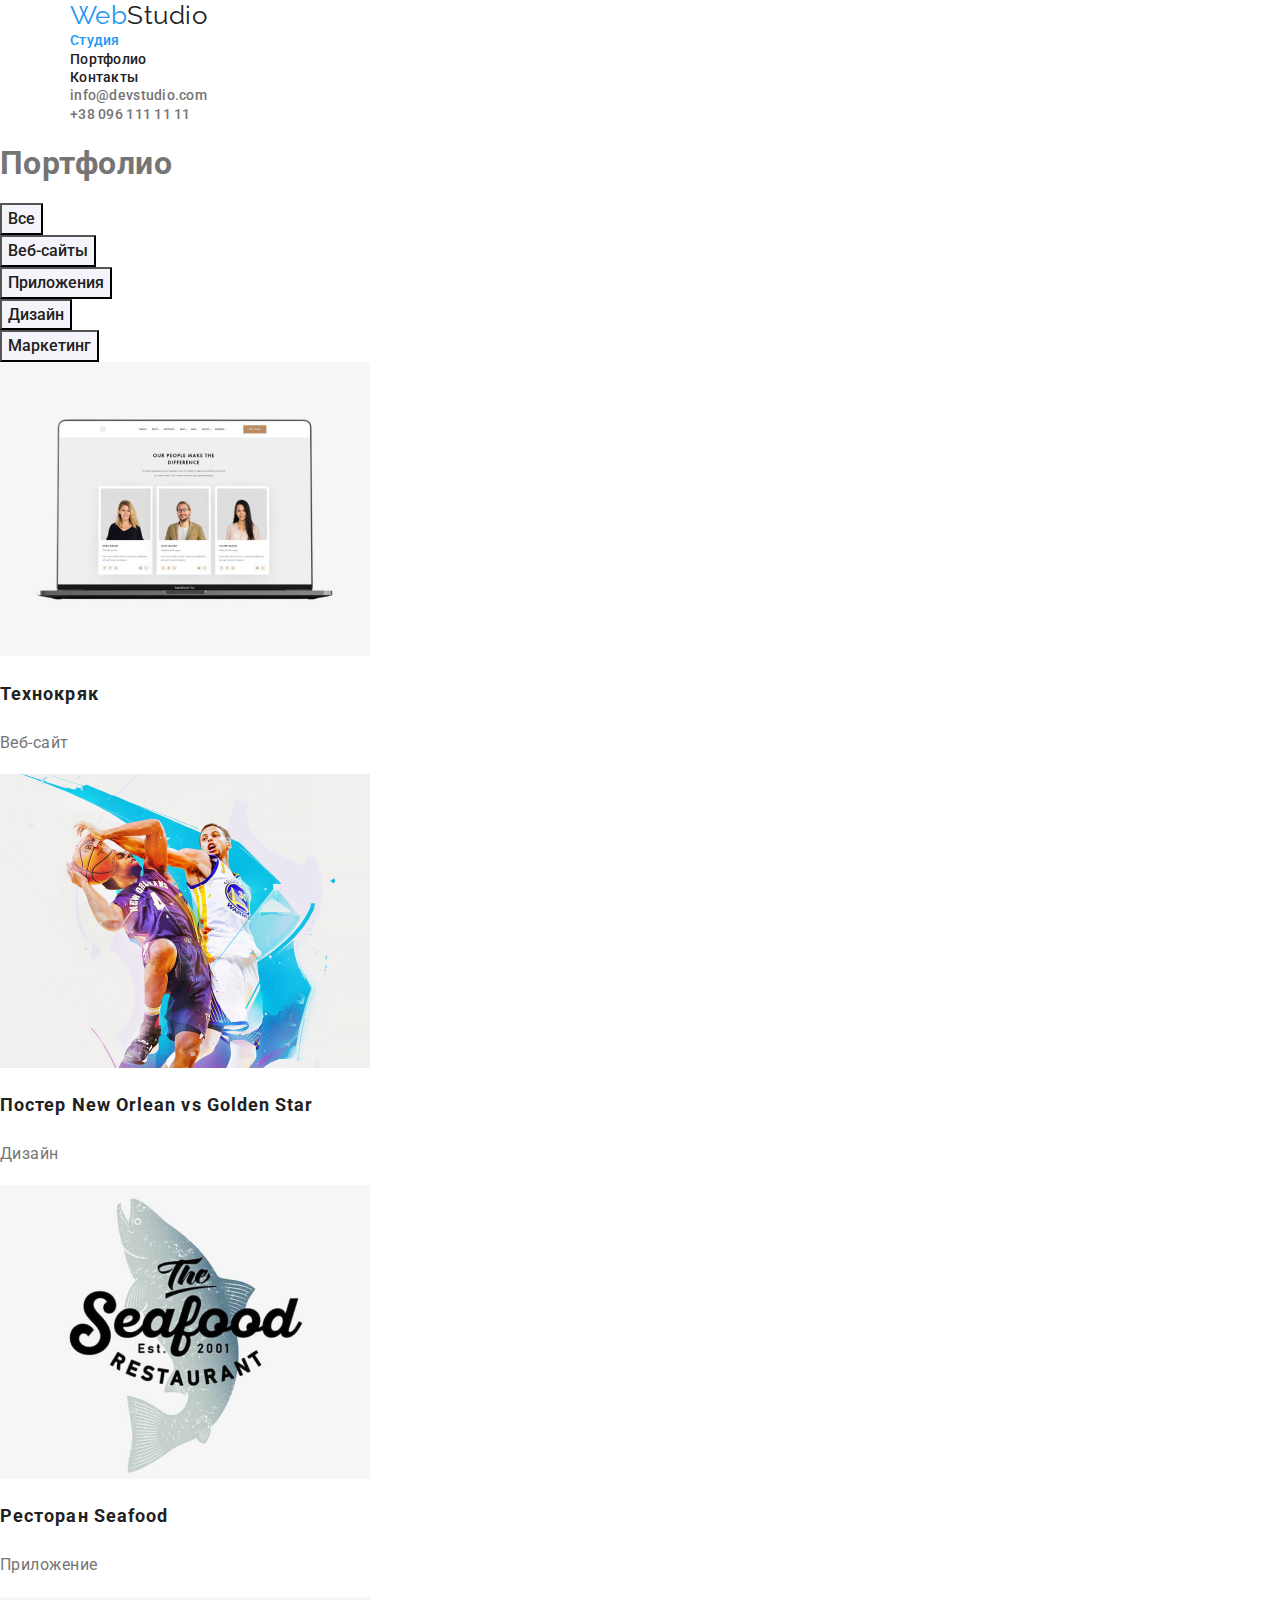
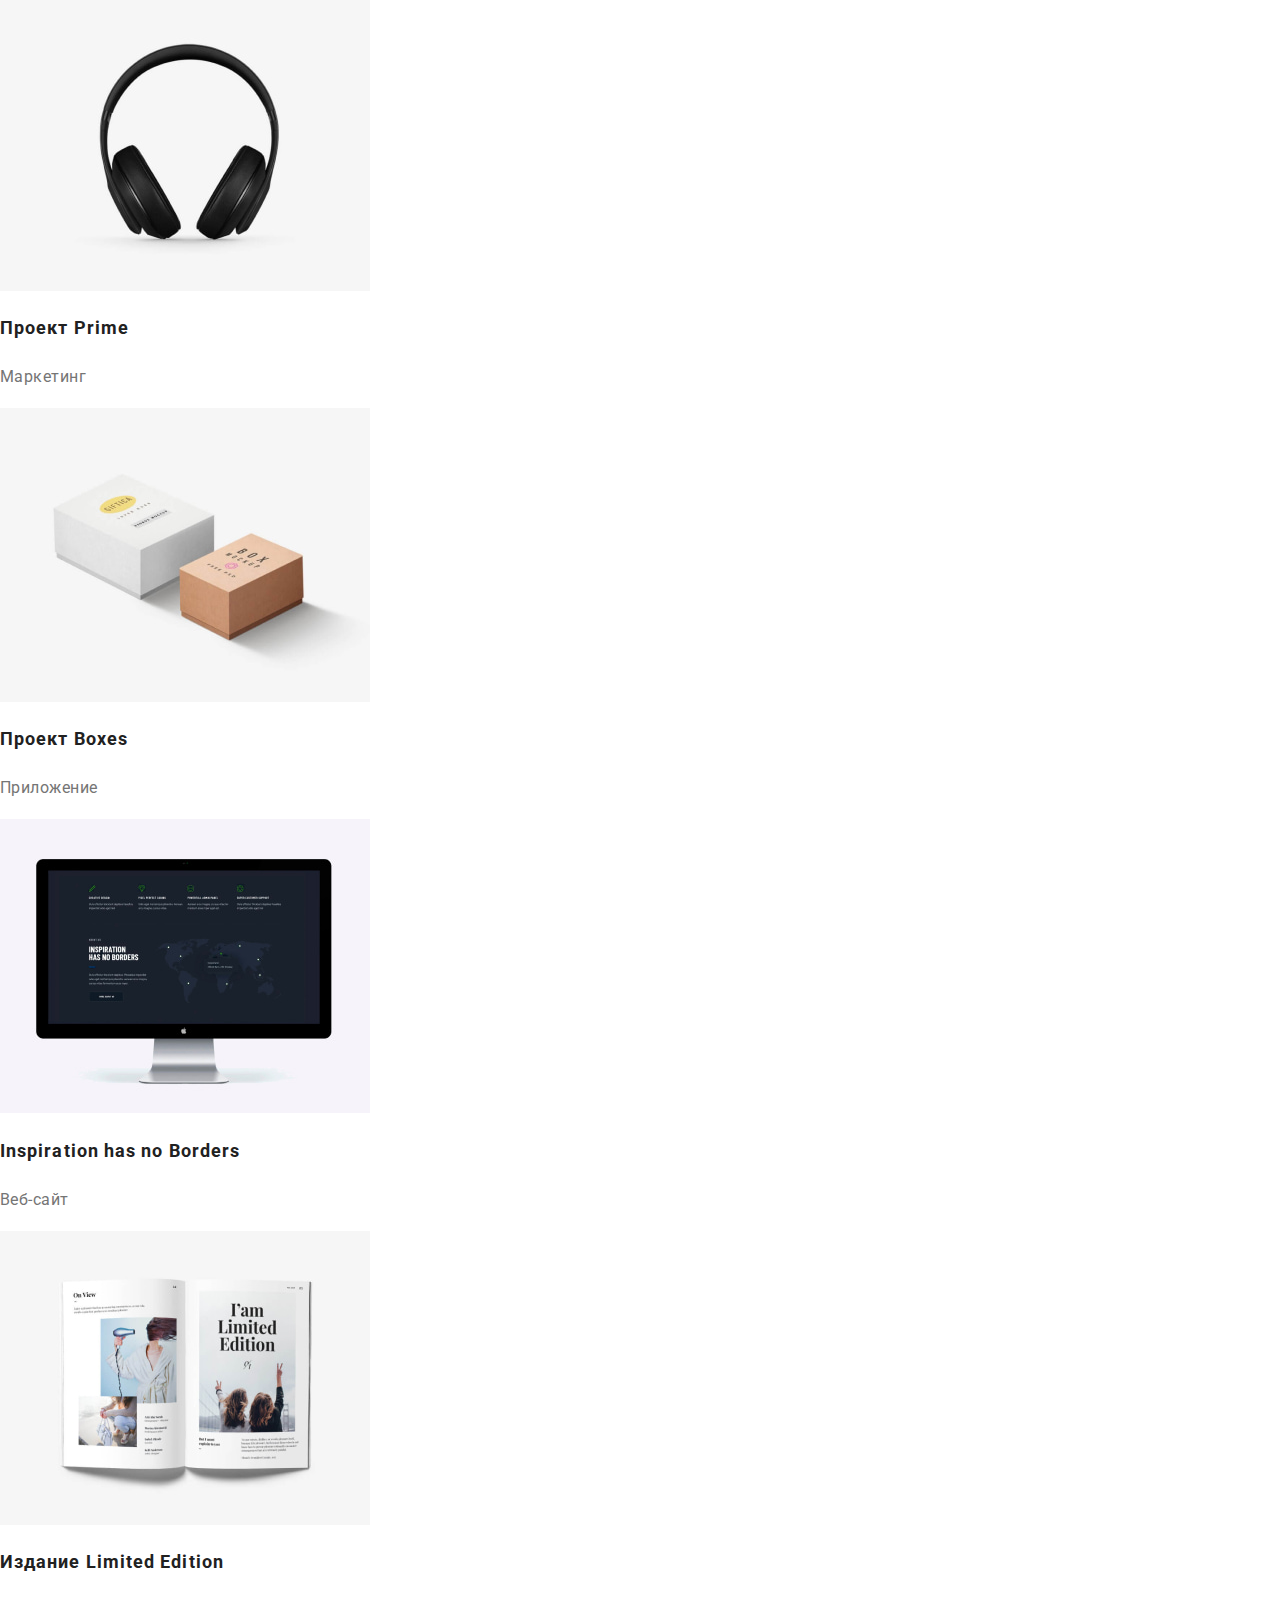
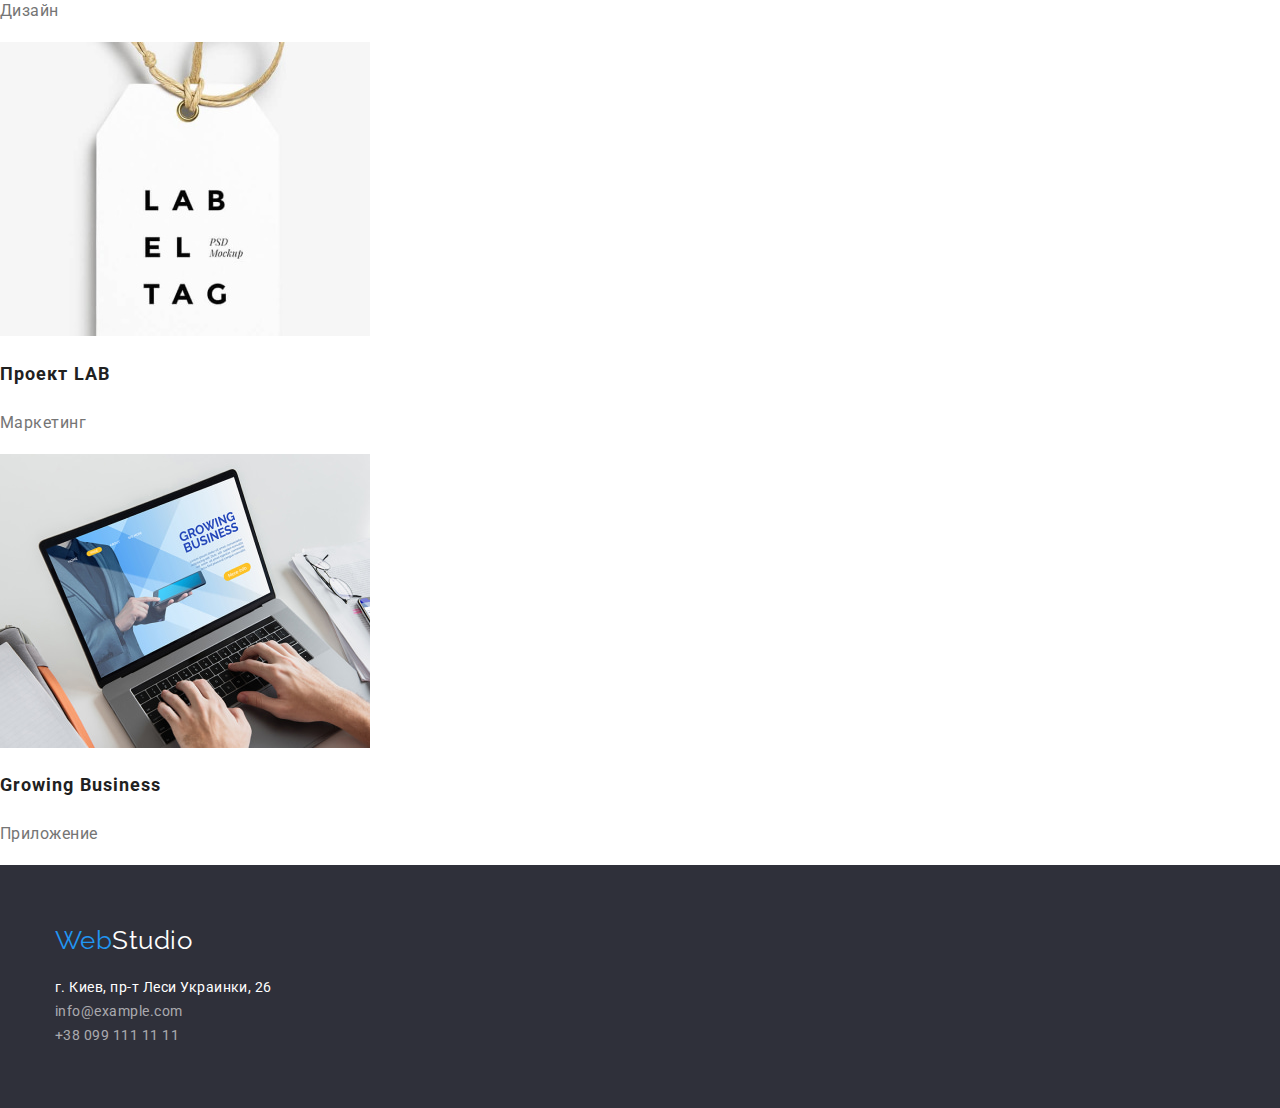
==== portfolio.html @ 6b0c9e1a "обновила portfolio.html согласно позиционирования хэдера и футера" ====
<!DOCTYPE html>
<html lang="en">
  <head>
    <meta charset="UTF-8" />
    <meta http-equiv="X-UA-Compatible" content="IE=edge" />
    <meta name="viewport" content="width=device-width, initial-scale=1.0" />
    <title>Document</title>
    <link rel="preconnect" href="https://fonts.googleapis.com" />
    <link rel="preconnect" href="https://fonts.gstatic.com" crossorigin />
    <link
      href="https://fonts.googleapis.com/css2?family=Raleway:wght@700&family=Roboto:wght@400;500;700;900&display=swap"
      rel="stylesheet"
    />
    <link rel="stylesheet" href="https://cdnjs.cloudflare.com/ajax/libs/modern-normalize/1.1.0/modern-normalize.min.css">
    <link rel="stylesheet" href="./css/styles.css" />
  </head>
  <body class="page">
     <!--Шапка сайта-->
     <header class="page-header">
      <div class="container">
      <nav class="navigation">
        <a href="./index.html" lang="en" class="logo"
          ><span class="accent">Web</span>Studio</a
        >
        <ul class="site-nav">
          <li><a href="./index.html" class="link current">Студия</a></li>
          <li><a href="./portfolio.html" class="link">Портфолио</a></li>
          <li><a href="" class="link">Контакты</a></li>
        </ul>
      </nav>
      <ul class="auth-nav">
        <li>
          <a href="mailto:info@devstudio.com" class="link"
            >info@devstudio.com</a
          >
        </li>
        <li><a href="tel:+380961111111" class="link">+38 096 111 11 11</a></li>
      </ul>
    </div>
    </header>
    <main>
      <!--Секция портфолио-->
      <section class="projects">
        <h1>Портфолио</h1>
        <ul class="fields">
          <li><button type="button" class="button">Все</button></li>
          <li><button type="button" class="button">Веб-сайты</button></li>
          <li><button type="button" class="button">Приложения</button></li>
          <li><button type="button" class="button">Дизайн</button></li>
          <li><button type="button" class="button">Маркетинг</button></li>
        </ul>
        <ul class="project-list">
          <li>
            <a class="link" href="">
              <img
                src="./images/img1.jpg"
                alt="часть команды: две девушки и мужчина на отдельных фотокарточках с именами и должностями"
                width="370"
                height="294"
              />
              <h2 class="title">Технокряк</h2>
              <p class="text">Веб-сайт</p>
            </a>
          </li>
          <li>
            <a class="link" href="">
              <img
                src="./images/img2.jpg"
                alt="два баскетболиста борются в воздухе за мяч"
                width="370"
                height="294"
              />
              <h2 class="title">Постер New Orlean vs Golden Star</h2>
              <p class="text">Дизайн</p>
            </a>
          </li>
          <li>
            <a class="link" href="">
              <img
                src="./images/img3.jpg"
                alt="Надпись The Seafood restautant с рыбой на фоне"
                width="370"
                height="294"
              />
              <h2 class="title">Ресторан Seafood</h2>
              <p class="text">Приложение</p>
            </a>
          </li>
          <li>
            <a class="link" href="">
              <img
                src="./images/img4.jpg"
                alt="большие черные наушники"
                width="370"
                height="294"
              />
              <h2 class="title">Проект Prime</h2>
              <p class="text">Маркетинг</p>
            </a>
          </li>
          <li>
            <a class="link" href="">
              <img
                src="./images/img5.jpg"
                alt="одна белая коробочка побольше и одна поменьше под цвет дерева"
                width="370"
                height="294"
              />
              <h2 class="title">Проект Boxes</h2>
              <p class="text">Приложение</p>
            </a>
          </li>
          <li>
            <a class="link" href="">
              <img
                src="./images/img6.jpg"
                alt="компьютерный моноблок"
                width="370"
                height="294"
              />
              <h2 lang="en" class="title">Inspiration has no Borders</h2>
              <p class="text">Веб-сайт</p>
            </a>
          </li>
          <li>
            <a class="link" href="">
              <img
                src="./images/img7.jpg"
                alt="Открытый фотожурнал"
                width="370"
                height="294"
              />
              <h2 class="title">Издание Limited Edition</h2>
              <p class="text">Дизайн</p>
            </a>
          </li>
          <li>
            <a class="link" href="">
              <img
                src="./images/img8.jpg"
                alt="этикетка для одежды"
                width="370"
                height="294"
              />
              <h2 class="title">Проект LAB</h2>
              <p class="text">Маркетинг</p>
            </a>
          </li>
          <li>
            <a class="link" href="">
              <img
                src="./images/img9.jpg"
                alt="пальцы рук печатают по клавиатуре macbook"
                width="370"
                height="294"
              />
              <h2 lang="en" class="title">Growing Business</h2>
              <p class="text">Приложение</p>
            </a>
          </li>
        </ul>
      </section>
    </main>
    <!--Футер-->
    <footer class="footer">
      <div class="container">
      <a href="./index.html" lang="en" class="footer-logo"
        ><span class="accent">Web</span>Studio</a
      >
      <address class="adress">
        <span class="postal">г. Киев, пр-т Леси Украинки, 26</span><br />
        <a href="mailto:info@example.com" class="email">info@example.com</a
        ><br />
        <a href="tel:+380991111111" class="tel">+38 099 111 11 11</a>
      </address>
    </div>
    </footer>
  </body>
</html>
---- css/styles.css ----
/* Цвет основного текста #212121 */
/* Цвет выделений #2196F3 */
/* цвет текста героя #FFFFFF */
/* Цвет фона вторичный  #2F303A; */
/* Цвет фона Наша команда #F5F4F */
/* цвет параграфов в преимуществах #2F303A */
/* Цвет фона кнопок #3F5F4FA */

:root {
  --primary-text-color: #757575;
  --title-text-color: #212121;
  --accent-color: #2196f3;
  --primary-white-color: #ffffff;
  --secondary-bcg-color: #f5f4fa;
  --thirdly-bcg-color: #2f303a;
}

html {
  box-sizing: border-box;
}

*,
*::before,
*::after {
  box-sizing: inherit;
}

/* Cтили для index.html */

.page {
  background-color: var(--primary-white-color);
  color: var(--primary-text-color);

  font-family: Roboto, sans-serif;
  letter-spacing: 0.03em;

}

ul {
  list-style: none;
  padding: 0;
  margin: 0;
}

.container {
  width: 1200px;
  margin: 0 auto;
  padding-left: 15px;
  padding-right: 15px;

}

.section{
  padding-top: 94px;
  padding-bottom: 94px;
}

section.no-bottom-padding{
  padding-bottom: 0;
}


.section-title {
  color: var(--title-text-color);
  margin-top: 0;
  margin-bottom: 50px;
  
  font-size: 36px;
  line-height: 1.17;
  text-align: center;
}

/* Header */
.page-header .navigation {
  width: 1200px;
  margin: 0 auto;
  padding-left: 15px;
  padding-right: 15px;
}
/* logo */
.logo {
  color: var(--title-text-color);

  font-family: Raleway, sans-serif;
  font-size: 26px;
  line-height: 1.2;
  text-decoration: none;
}
.logo .accent {
  color: var(--accent-color);
}

/* site nav */
.site-nav .link {
  color: var(--title-text-color);

  font-weight: 500;
  font-size: 14px;
  line-height: 1.15;
  letter-spacing: 0.02em;
  text-decoration: none;
}
.site-nav .link:hover,
.site-nav .link:focus {
  color: var(--accent-color);
}

.site-nav .link.current {
  color: var(--accent-color);
}
/* auth-nav */

.auth-nav {
  width: 1200px;
  margin: 0 auto;
  padding-left: 15px;
  padding-right: 15px;
}
.auth-nav .link {
  color: var(--primary-text-color);

  font-weight: 500;
  font-size: 14px;
  line-height: 1.15;
  letter-spacing: 0.02em;
  text-decoration: none;
}
.auth-nav .link:hover,
.auth-nav .link:focus {
  color: var(--accent-color);
}

/* hero */
.hero {
  background-color: var(--thirdly-bcg-color);
  text-align: center;
  padding-top: 200px;
  padding-bottom: 200px;
}
.hero-title {
  color: var(--primary-white-color);
  margin-top: 0;
  margin-bottom: 30px;

  font-weight: 900;
  font-size: 44px;
  line-height: 1.36;
  text-align: center;
  letter-spacing: 0.06em;
  text-transform: uppercase;
}
.hero-button {
  color: var(--primary-white-color);
  background-color: var(--accent-color);
  cursor: pointer;

  font-family: inherit;
  font-weight: 700;
  font-size: 16px;
  line-height: 1.87;

  display: inline-block;
  min-width: 200px;
  align-items: center;
  text-align: center;
  letter-spacing: 0.06em;
  border: 0;
  padding: 10px 32px;

  box-shadow: 0px 4px 4px rgba(0, 0, 0, 0.15);
  border-radius: 4px;


}

/* Features */
.features .title {
  color: var(--title-text-color);
  margin-top: 0;
  margin-bottom: 10px;

  font-size: 14px;
  line-height: 1.14;
  text-transform: uppercase;
}

.features .text {
  margin-top: 0;
  margin-bottom: 0;
  font-size: 14px;
  line-height: 1.7;
}

/* Work */
.work {
  margin-top: 0;
}

/* Team */
.section-team{
  background-color: var(--secondary-bcg-color);
  padding-top: 94px;
  padding-bottom: 94px;
}

.team {
  background-color: var(--primary-white-color);
}

.team .card{
  padding-top: 0;
  padding-bottom: 30px;
}

.team .title {
  color: var(--title-text-color);

  margin-top: 30px;
  margin-bottom: 10px;

  font-weight: 500;
  font-size: 16px;
  line-height: 1.19;
}

.team .position {
  font-size: 16px;
  line-height: 1.19;
  margin-top: 0;
  margin-bottom: 0;
}

/* Footer */
.footer {
  background-color: var(--thirdly-bcg-color);
  padding-top: 60px;
  padding-bottom: 60px;
}
.footer-logo {
  color: var(--primary-white-color);

  font-family: Raleway;
  font-size: 26px;
  line-height: 1.19;
  text-decoration: none;

}
.footer .accent {
  color: var(--accent-color);
}

address {
  font-style: normal;
  font-size: 14px;
  line-height: 1.71;
  margin-top: 20px;
}
.adress .postal {
  color: var(--primary-white-color);
  margin-bottom: 9px;
}
.adress .email {
  color: rgba(255, 255, 255, 0.6);
  text-decoration: none;
  margin-bottom: 9px;
}
.adress .tel {
  color: rgba(255, 255, 255, 0.6);
  text-decoration: none;
}

.adress .email:hover,
.adress .email:focus {
    color: var(--accent-color)
}

.adress .tel:hover,
.adress .tel:focus {
    color: var(--accent-color)
}


/* Стили для portfolio.html */

.fields .button {
  color: var(--title-text-color);
  background-color: var(--secondary-bcg-color);
  cursor: pointer;

  font-family: inherit;
  font-weight: 500;
  font-size: 16px;
  line-height: 1.62;
}
.fields .button:hover,
.fields .button:focus {
  color: var(--primary-white-color);
  background-color: var(--accent-color);
}

.project-list .link {
  text-decoration: none;
}
.project-list .title {
  color: var(--title-text-color);

  font-size: 18px;
  line-height: 2;
  letter-spacing: 0.06em;
}

.project-list .text {
  color: var(--primary-text-color);

  font-size: 16px;
  line-height: 1.88;
}
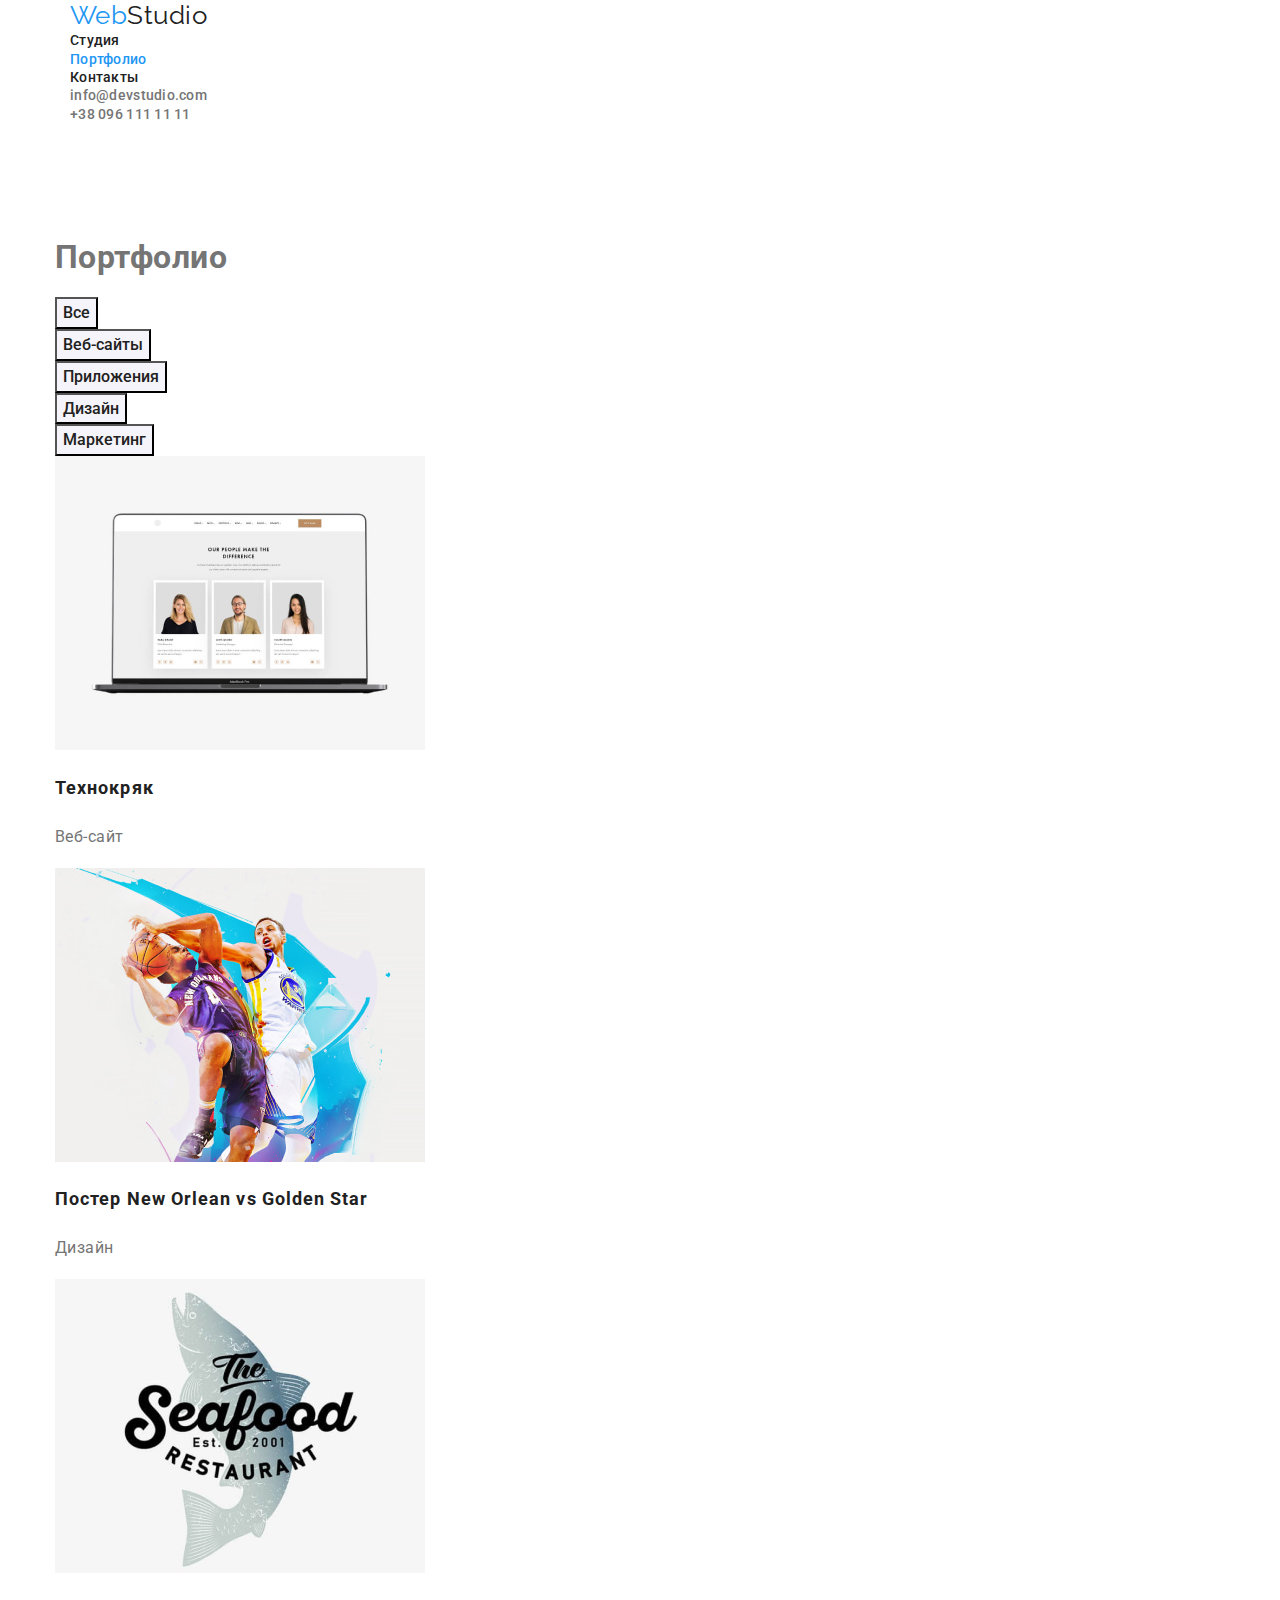
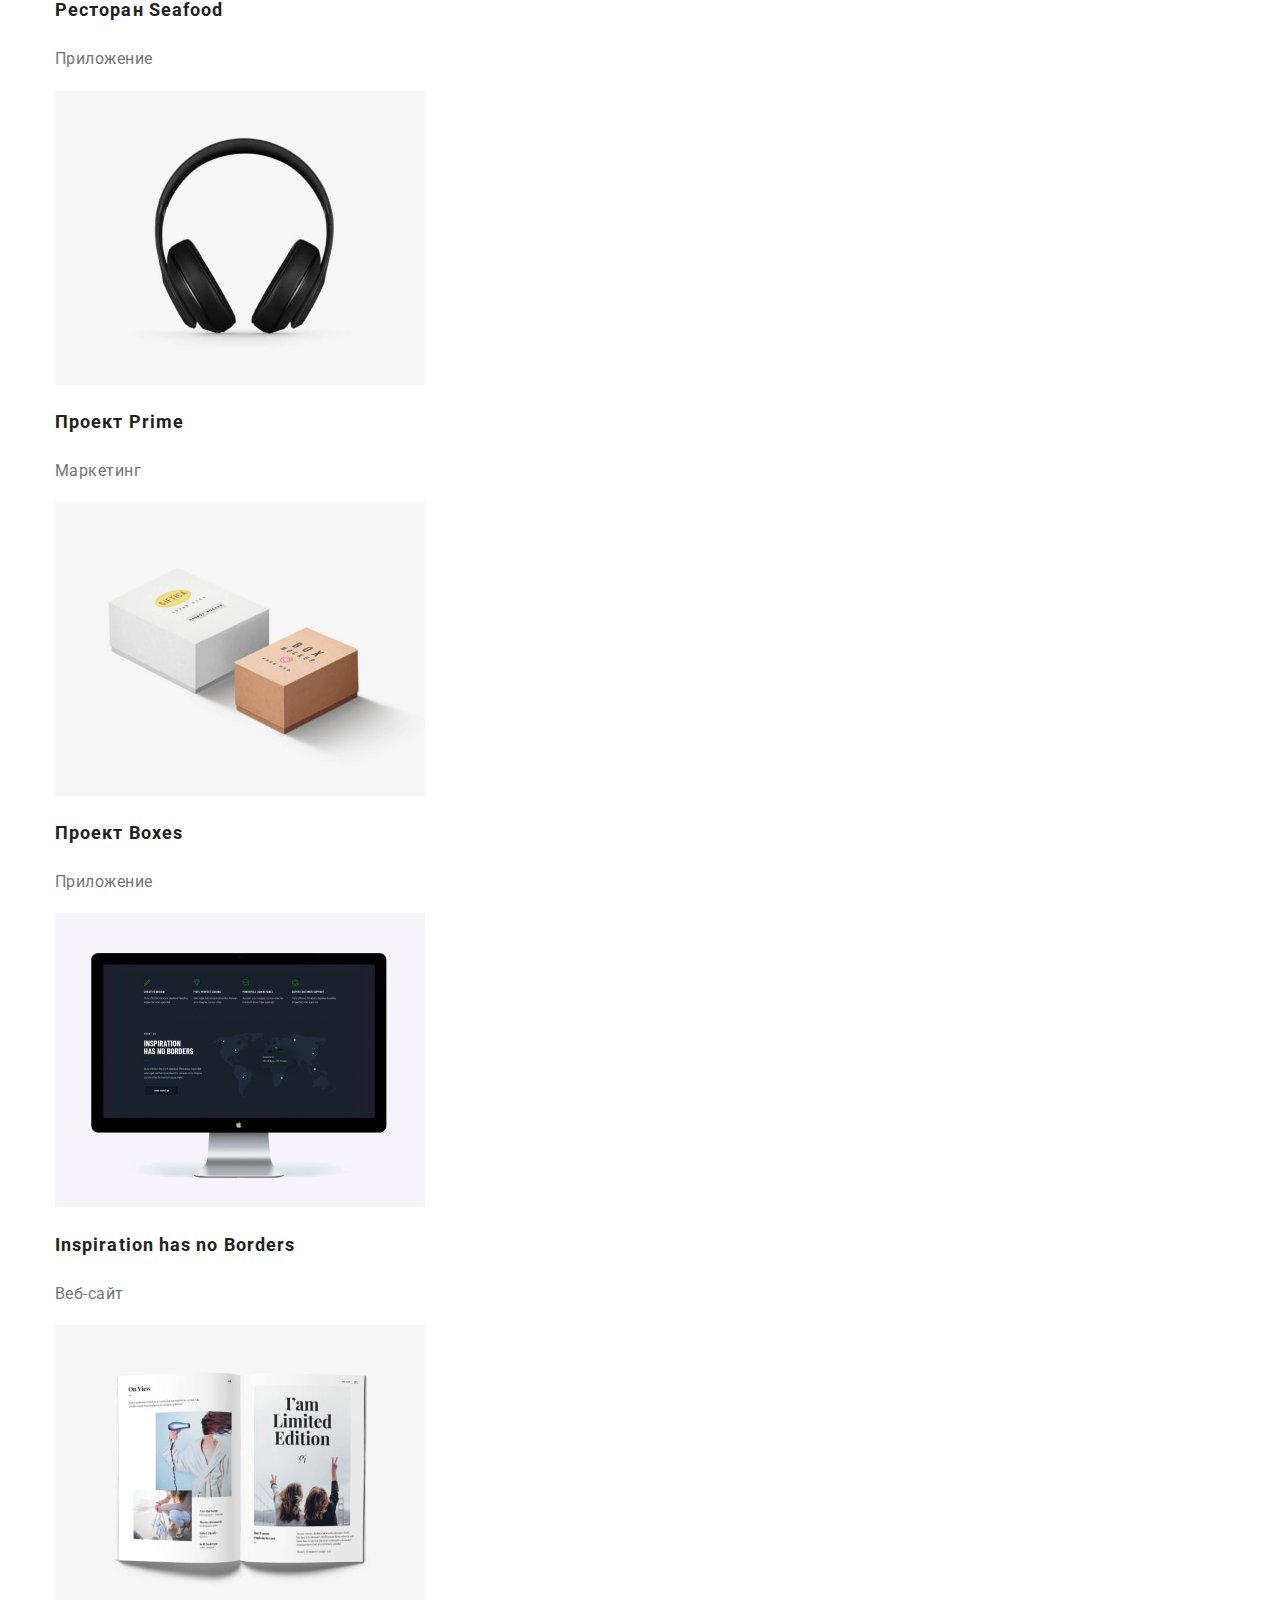
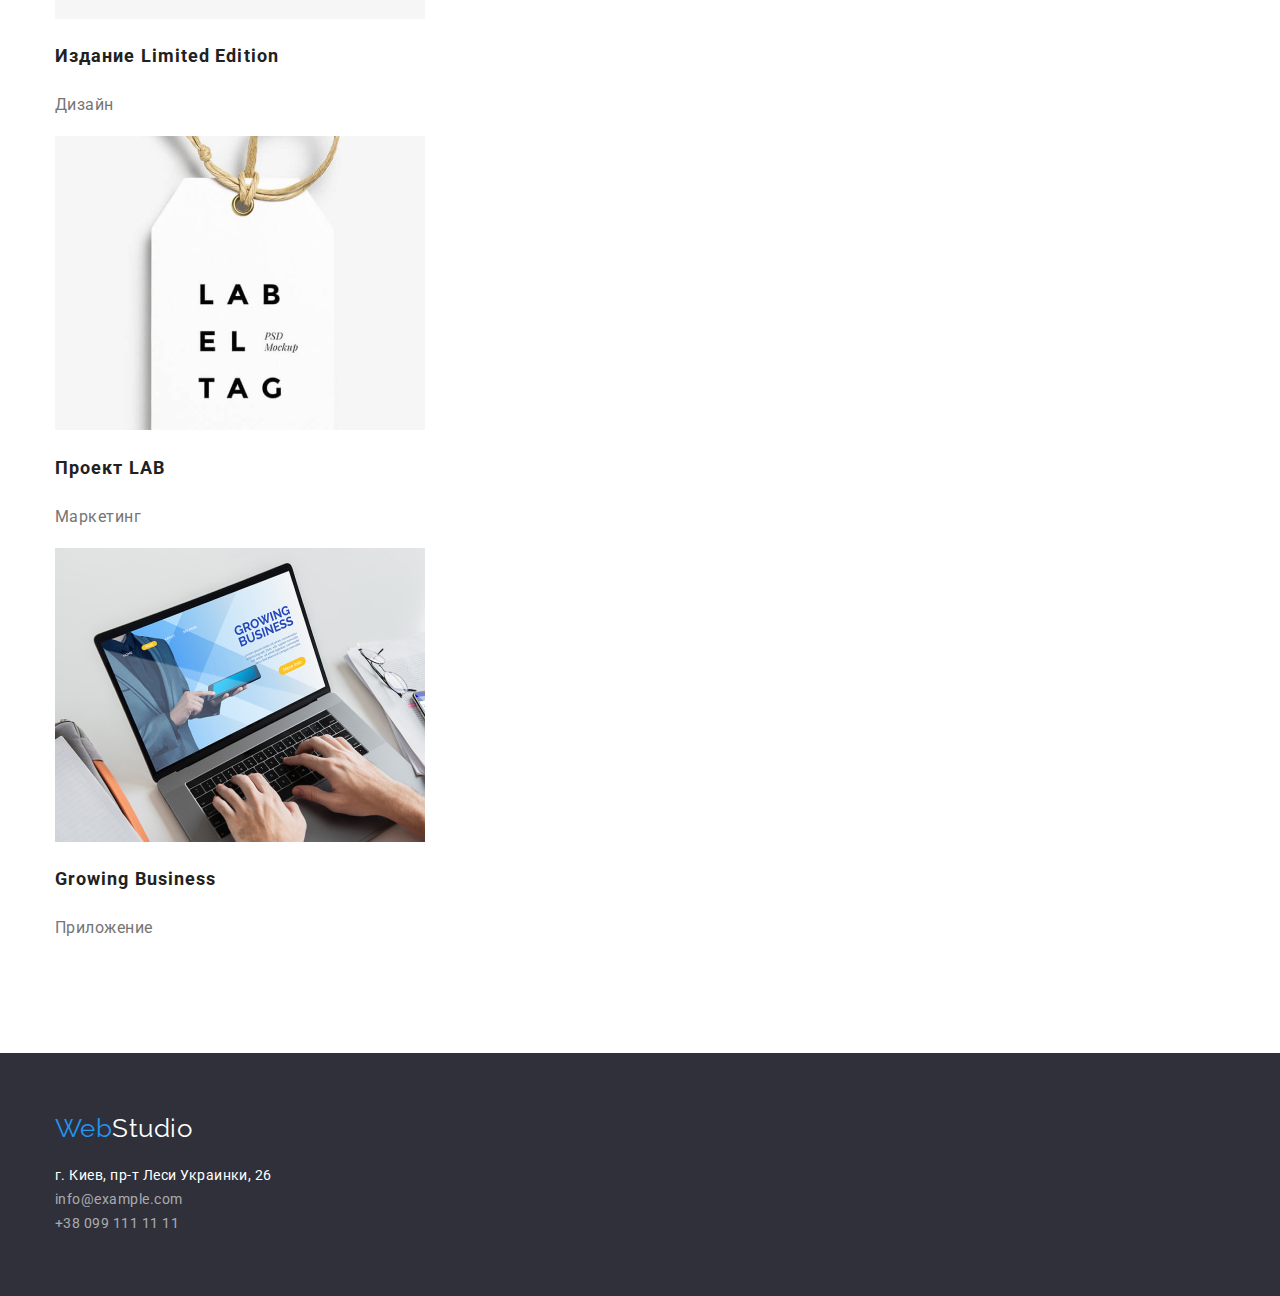
==== commit 343f0cbb: "обновила portfolio.html" ====
--- a/portfolio.html
+++ b/portfolio.html
@@ -17,148 +17,168 @@
   <body class="page">
      <!--Шапка сайта-->
      <header class="page-header">
-      <div class="container">
+      <div class="container main-nav">
       <nav class="navigation">
         <a href="./index.html" lang="en" class="logo"
           ><span class="accent">Web</span>Studio</a
         >
         <ul class="site-nav">
-          <li><a href="./index.html" class="link current">Студия</a></li>
-          <li><a href="./portfolio.html" class="link">Портфолио</a></li>
-          <li><a href="" class="link">Контакты</a></li>
+          <li class="item"><a href="./index.html" class="link">Студия</a></li>
+          <li class="item"><a href="./portfolio.html" class="link current">Портфолио</a></li>
+          <li class="item"><a href="" class="link">Контакты</a></li>
         </ul>
-      </nav>
+      </nav> 
       <ul class="auth-nav">
-        <li>
+        <li class="item">
           <a href="mailto:info@devstudio.com" class="link"
             >info@devstudio.com</a
           >
         </li>
-        <li><a href="tel:+380961111111" class="link">+38 096 111 11 11</a></li>
+        <li class="item"><a href="tel:+380961111111" class="link shadow">+38 096 111 11 11</a></li>
       </ul>
     </div>
     </header>
     <main>
       <!--Секция портфолио-->
-      <section class="projects">
-        <h1>Портфолио</h1>
+      <section class="section">
+        <div class="container">
+        <h1 class="portfolio-title">Портфолио</h1>
         <ul class="fields">
-          <li><button type="button" class="button">Все</button></li>
-          <li><button type="button" class="button">Веб-сайты</button></li>
-          <li><button type="button" class="button">Приложения</button></li>
-          <li><button type="button" class="button">Дизайн</button></li>
-          <li><button type="button" class="button">Маркетинг</button></li>
+          <li class="item"><button type="button" class="button">Все</button></li>
+          <li class="item"><button type="button" class="button">Веб-сайты</button></li>
+          <li class="item"><button type="button" class="button">Приложения</button></li>
+          <li class="item"><button type="button" class="button">Дизайн</button></li>
+          <li class="item"><button type="button" class="button">Маркетинг</button></li>
         </ul>
         <ul class="project-list">
-          <li>
+          <li class="item">
             <a class="link" href="">
-              <img
+              <img class="image"
                 src="./images/img1.jpg"
                 alt="часть команды: две девушки и мужчина на отдельных фотокарточках с именами и должностями"
                 width="370"
                 height="294"
               />
+              <div class="description">
               <h2 class="title">Технокряк</h2>
               <p class="text">Веб-сайт</p>
             </a>
+          </div>
           </li>
-          <li>
+          <li class="item">
             <a class="link" href="">
-              <img
+              <img class="image"
                 src="./images/img2.jpg"
                 alt="два баскетболиста борются в воздухе за мяч"
                 width="370"
                 height="294"
               />
+              <div class="description">
               <h2 class="title">Постер New Orlean vs Golden Star</h2>
               <p class="text">Дизайн</p>
             </a>
+          </div>
           </li>
-          <li>
+          <li class="item">
             <a class="link" href="">
-              <img
+              <img class="image"
                 src="./images/img3.jpg"
                 alt="Надпись The Seafood restautant с рыбой на фоне"
                 width="370"
                 height="294"
               />
+              <div class="description">
               <h2 class="title">Ресторан Seafood</h2>
               <p class="text">Приложение</p>
             </a>
+          </div>
           </li>
-          <li>
+          <li class="item">
             <a class="link" href="">
-              <img
+              <img class="image"
                 src="./images/img4.jpg"
                 alt="большие черные наушники"
                 width="370"
                 height="294"
               />
+              <div class="description">
               <h2 class="title">Проект Prime</h2>
               <p class="text">Маркетинг</p>
             </a>
+          </div>
           </li>
-          <li>
+          <li class="item">
             <a class="link" href="">
-              <img
+              <img class="image"
                 src="./images/img5.jpg"
                 alt="одна белая коробочка побольше и одна поменьше под цвет дерева"
                 width="370"
                 height="294"
               />
+              <div class="description">
               <h2 class="title">Проект Boxes</h2>
               <p class="text">Приложение</p>
             </a>
+          </div>
           </li>
-          <li>
+          <li class="item">
             <a class="link" href="">
-              <img
+              <img class="image"
                 src="./images/img6.jpg"
                 alt="компьютерный моноблок"
                 width="370"
                 height="294"
               />
+              <div class="description">
               <h2 lang="en" class="title">Inspiration has no Borders</h2>
               <p class="text">Веб-сайт</p>
             </a>
+          </div>
           </li>
-          <li>
+          <li class="item">
             <a class="link" href="">
-              <img
+              <img class="image"
                 src="./images/img7.jpg"
                 alt="Открытый фотожурнал"
                 width="370"
                 height="294"
               />
+              <div class="description">
               <h2 class="title">Издание Limited Edition</h2>
               <p class="text">Дизайн</p>
             </a>
+          </div>
           </li>
-          <li>
+          <li class="item">
             <a class="link" href="">
-              <img
+              <img class="image"
                 src="./images/img8.jpg"
                 alt="этикетка для одежды"
                 width="370"
                 height="294"
               />
+              <div class="description">
               <h2 class="title">Проект LAB</h2>
               <p class="text">Маркетинг</p>
             </a>
+          </div>
           </li>
-          <li>
+          <li class="item">
             <a class="link" href="">
-              <img
+              <img class="image"
                 src="./images/img9.jpg"
                 alt="пальцы рук печатают по клавиатуре macbook"
                 width="370"
                 height="294"
               />
+              <div class="description">
               <h2 lang="en" class="title">Growing Business</h2>
               <p class="text">Приложение</p>
             </a>
+          </div>
           </li>
         </ul>
+      </div>
       </section>
     </main>
     <!--Футер-->
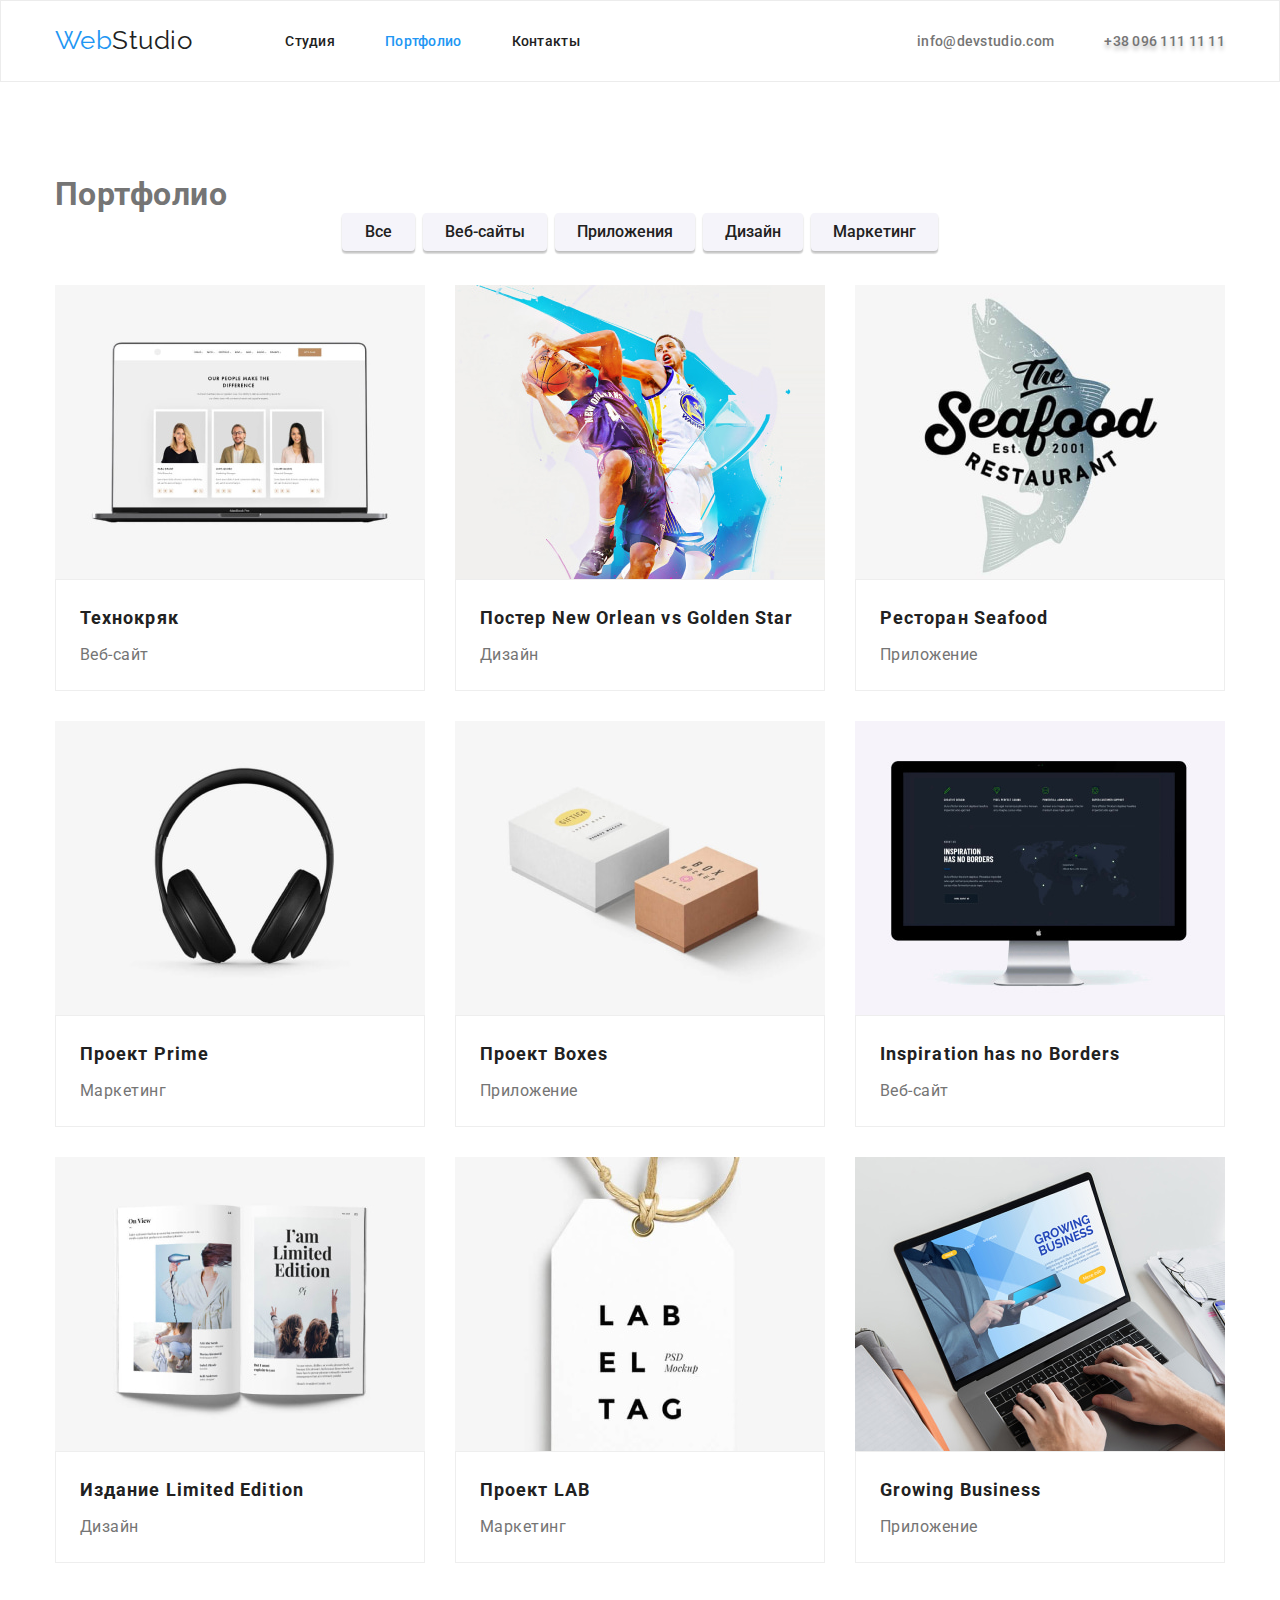
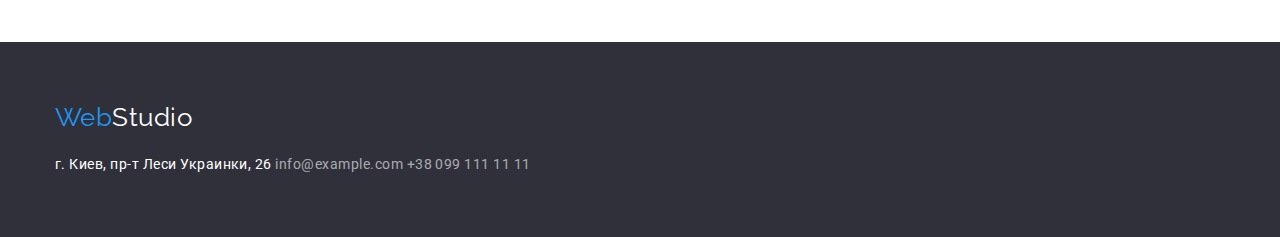
==== commit 2c8d85e2: "Внесла мелкие правки в portfolio.html  исходя из замечаний ментора" ====
--- a/portfolio.html
+++ b/portfolio.html
@@ -184,16 +184,15 @@
     <!--Футер-->
     <footer class="footer">
       <div class="container">
-      <a href="./index.html" lang="en" class="footer-logo"
-        ><span class="accent">Web</span>Studio</a
-      >
-      <address class="adress">
-        <span class="postal">г. Киев, пр-т Леси Украинки, 26</span><br />
-        <a href="mailto:info@example.com" class="email">info@example.com</a
-        ><br />
-        <a href="tel:+380991111111" class="tel">+38 099 111 11 11</a>
-      </address>
-    </div>
+        <a href="./index.html" lang="en" class="footer-logo"
+          ><span class="accent">Web</span>Studio</a
+        >
+        <address class="adress">
+          <span class="postal">г. Киев, пр-т Леси Украинки, 26</span>
+          <a href="mailto:info@example.com" class="email">info@example.com</a>
+          <a href="tel:+380991111111" class="tel">+38 099 111 11 11</a>
+        </address>
+      </div>
     </footer>
   </body>
 </html>
--- a/css/styles.css
+++ b/css/styles.css
@@ -33,7 +33,6 @@
 
   font-family: Roboto, sans-serif;
   letter-spacing: 0.03em;
-
 }
 
 ul {
@@ -47,38 +46,52 @@
   margin: 0 auto;
   padding-left: 15px;
   padding-right: 15px;
-
-}
-
-.section{
+}
+
+.section {
   padding-top: 94px;
   padding-bottom: 94px;
 }
 
-section.no-bottom-padding{
+section.no-bottom-padding {
   padding-bottom: 0;
 }
 
-
 .section-title {
   color: var(--title-text-color);
   margin-top: 0;
   margin-bottom: 50px;
-  
+
   font-size: 36px;
   line-height: 1.17;
   text-align: center;
 }
 
+.image {
+  display: block;
+}
+
 /* Header */
-.page-header .navigation {
-  width: 1200px;
-  margin: 0 auto;
-  padding-left: 15px;
-  padding-right: 15px;
-}
+.page-header {
+  border: 1px solid #ececec;
+}
+
+/* Navigation */
+.navigation {
+  display: flex;
+  align-items: center;
+}
+.container.main-nav {
+  display: flex;
+  align-items: center;
+  justify-content: space-between;
+}
+
 /* logo */
 .logo {
+  display: block;
+  padding-top: 24px;
+  padding-bottom: 25px;
   color: var(--title-text-color);
 
   font-family: Raleway, sans-serif;
@@ -91,14 +104,26 @@
 }
 
 /* site nav */
+.site-nav {
+  display: flex;
+  margin-left: 93px;
+}
+
+.site-nav .item:not(:last-child) {
+  margin-right: 50px;
+}
+
 .site-nav .link {
   color: var(--title-text-color);
 
+  display: block;
   font-weight: 500;
   font-size: 14px;
   line-height: 1.15;
   letter-spacing: 0.02em;
   text-decoration: none;
+  padding-top: 32px;
+  padding-bottom: 32px;
 }
 .site-nav .link:hover,
 .site-nav .link:focus {
@@ -111,10 +136,11 @@
 /* auth-nav */
 
 .auth-nav {
-  width: 1200px;
-  margin: 0 auto;
-  padding-left: 15px;
-  padding-right: 15px;
+  display: flex;
+}
+
+.auth-nav .item + .item {
+  margin-left: 50px;
 }
 .auth-nav .link {
   color: var(--primary-text-color);
@@ -130,6 +156,10 @@
   color: var(--accent-color);
 }
 
+.auth-nav .link.shadow {
+  text-shadow: 0px 4px 4px rgba(0, 0, 0, 0.25);
+}
+
 /* hero */
 .hero {
   background-color: var(--thirdly-bcg-color);
@@ -169,11 +199,20 @@
 
   box-shadow: 0px 4px 4px rgba(0, 0, 0, 0.15);
   border-radius: 4px;
-
-
 }
 
 /* Features */
+.features {
+  display: flex;
+  justify-content: space-between;
+}
+
+.features .item {
+  width: 270px;
+}
+.features .item:not(:last-child) {
+  margin-right: 30px;
+}
 .features .title {
   color: var(--title-text-color);
   margin-top: 0;
@@ -193,23 +232,39 @@
 
 /* Work */
 .work {
-  margin-top: 0;
+  display: flex;
+  margin-top: 0;
+  justify-content: center;
+}
+.work .item:not(:last-child) {
+  margin-right: 30px;
 }
 
 /* Team */
-.section-team{
+.section-team {
   background-color: var(--secondary-bcg-color);
   padding-top: 94px;
   padding-bottom: 94px;
 }
 
 .team {
+  display: flex;
+  background-color: var(--secondary-bcg-color);
+}
+
+.team .card {
   background-color: var(--primary-white-color);
-}
-
-.team .card{
+  box-shadow: 0px 1px 3px rgba(0, 0, 0, 0.12), 0px 1px 1px rgba(0, 0, 0, 0.14),
+    0px 2px 1px rgba(0, 0, 0, 0.2);
+  border-radius: 0px 0px 4px 4px;
+
+  width: 270px;
   padding-top: 0;
   padding-bottom: 30px;
+}
+
+.team .card:not(:last-child) {
+  margin-right: 30px;
 }
 
 .team .title {
@@ -221,6 +276,7 @@
   font-weight: 500;
   font-size: 16px;
   line-height: 1.19;
+  text-align: center;
 }
 
 .team .position {
@@ -228,6 +284,7 @@
   line-height: 1.19;
   margin-top: 0;
   margin-bottom: 0;
+  text-align: center;
 }
 
 /* Footer */
@@ -243,7 +300,6 @@
   font-size: 26px;
   line-height: 1.19;
   text-decoration: none;
-
 }
 .footer .accent {
   color: var(--accent-color);
@@ -257,35 +313,59 @@
 }
 .adress .postal {
   color: var(--primary-white-color);
-  margin-bottom: 9px;
 }
 .adress .email {
   color: rgba(255, 255, 255, 0.6);
   text-decoration: none;
-  margin-bottom: 9px;
+  margin-top: 9px;
 }
 .adress .tel {
   color: rgba(255, 255, 255, 0.6);
   text-decoration: none;
+  margin-top: 9px;
 }
 
 .adress .email:hover,
 .adress .email:focus {
-    color: var(--accent-color)
+  color: var(--accent-color);
 }
 
 .adress .tel:hover,
 .adress .tel:focus {
-    color: var(--accent-color)
-}
-
+  color: var(--accent-color);
+}
 
 /* Стили для portfolio.html */
 
+.section .portfolio-title {
+  margin: 0;
+
+  display: inline-block;
+}
+
+.section .fields {
+  display: flex;
+  margin-bottom: 34px;
+  justify-content: center;
+}
+
+.fields .item:not(:last-child) {
+  margin-right: 8px;
+}
 .fields .button {
   color: var(--title-text-color);
   background-color: var(--secondary-bcg-color);
   cursor: pointer;
+
+  display: inline-block;
+  min-width: 73px;
+  text-align: center;
+  padding: 6px 22px;
+
+  box-shadow: 0px 3px 1px rgba(0, 0, 0, 0.1), 0px 1px 2px rgba(0, 0, 0, 0.08),
+    0px 2px 2px rgba(0, 0, 0, 0.12);
+  border-radius: 4px;
+  border: transparent;
 
   font-family: inherit;
   font-weight: 500;
@@ -298,11 +378,35 @@
   background-color: var(--accent-color);
 }
 
+.project-list {
+  display: flex;
+  flex-wrap: wrap;
+  margin: -15px;
+}
+.project-list .item {
+  width: 370px;
+  margin: 15px;
+}
+.project-list .item:nth-child(3n) {
+  margin-right: 0;
+}
+
+.project-list .item:nth-last-child(-n + 3) {
+  margin-bottom: 0;
+}
+
+.project-list .description {
+  border: 1px solid #eeeeee;
+  padding: 20px 24px;
+}
+
 .project-list .link {
   text-decoration: none;
 }
 .project-list .title {
   color: var(--title-text-color);
+  margin-top: 0;
+  margin-bottom: 4px;
 
   font-size: 18px;
   line-height: 2;
@@ -311,6 +415,7 @@
 
 .project-list .text {
   color: var(--primary-text-color);
+  margin: 0;
 
   font-size: 16px;
   line-height: 1.88;
